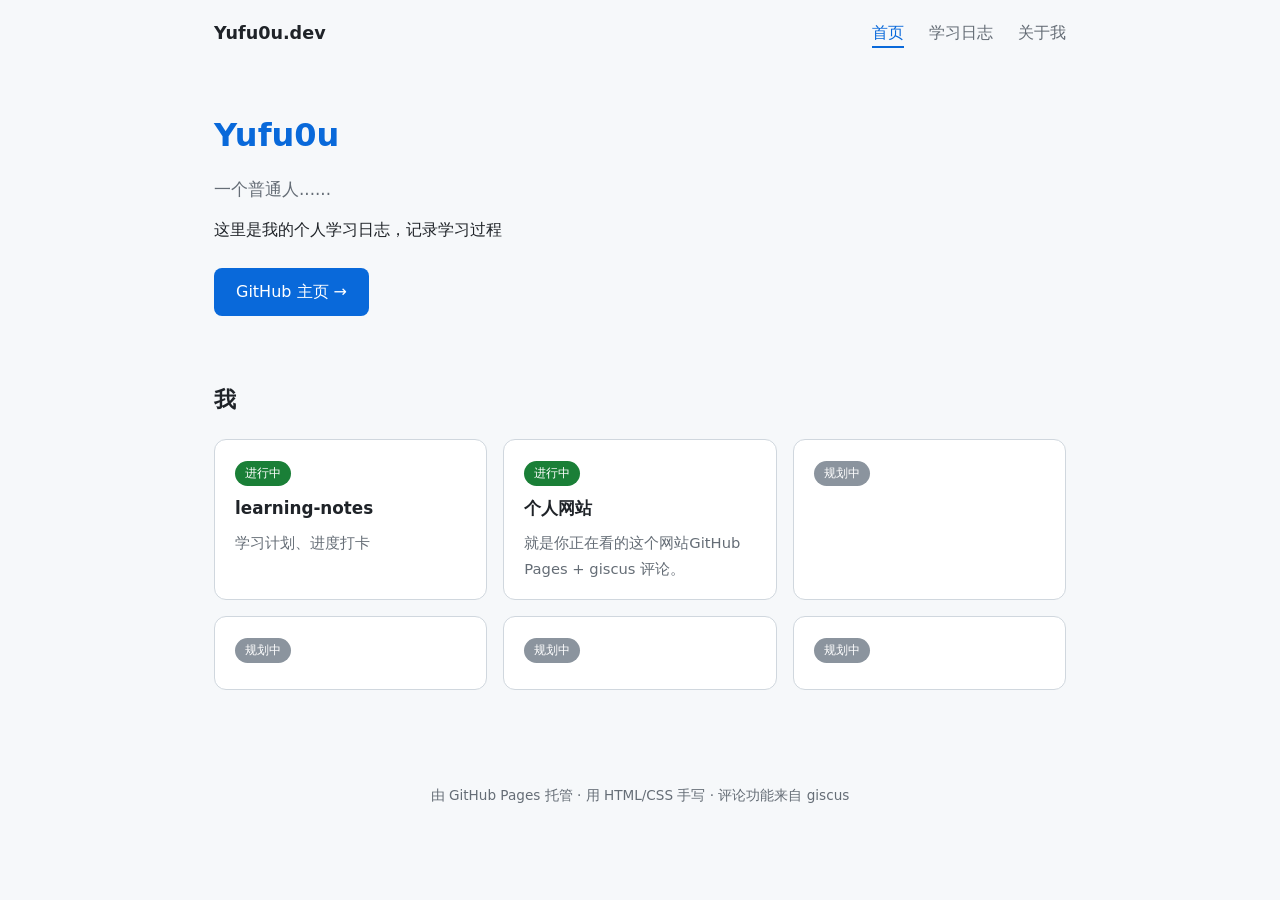
==== index.html @ 2cfa09ab "feat: 网站第一版上线（首页/学习日志/关于我 + giscus 预留位）" ====
<!DOCTYPE html>
<!-- 这是网站的首页。HTML 负责"结构"：一个个区块就像搭积木 -->
<html lang="zh-CN">
<head>
    <meta charset="UTF-8">
    <!-- viewport 这行让手机访问时能正常缩放，删了手机上会很小 -->
    <meta name="viewport" content="width=device-width, initial-scale=1.0">
    <title>Yufu0u 的学习小站</title>
    <link rel="stylesheet" href="style.css">
</head>
<body>

    <!-- ===== 顶部导航栏（三个页面共用同样的结构） ===== -->
    <nav class="nav">
        <a href="index.html" class="nav-logo">Yufu0u.dev</a>
        <div class="nav-links">
            <a href="index.html" class="active">首页</a>
            <a href="blog.html">学习日志</a>
            <a href="about.html">关于我</a>
        </div>
    </nav>

    <!-- ===== 主视觉区：第一眼看到的部分 ===== -->
    <header class="hero">
        <h1> <span class="highlight">Yufu0u</span> </h1>
        <p class="hero-sub">
            一个普通人......
        </p>
        <p class="hero-desc">
            这里是我的个人学习日志，记录学习过程
        </p>
        <!-- TODO：把链接里的"你的GitHub用户名"全部替换成你自己的 -->
        <a class="btn" href="https://github.com/Yufu0u">GitHub 主页 →</a>
    </header>

    <!-- ===== 项目导航卡片 ===== -->
    <section class="section">
        <h2>我</h2>
        <div class="cards">

            <a class="card" href="https://github.com/Yufu0u/learning-notes">
                <span class="badge doing">进行中</span>
                <h3>learning-notes</h3>
                <p>学习计划、进度打卡</p>
            </a>

            <a class="card" href="blog.html">
                <span class="badge doing">进行中</span>
                <h3>个人网站</h3>
                <p>就是你正在看的这个网站GitHub Pages + giscus 评论。</p>
            </a>

            <a class="card" href="#">
                <span class="badge todo">规划中</span>
                <h3></h3>
                <p></p>
            </a>

            <a class="card" href="#">
                <span class="badge todo">规划中</span>
                <h3></h3>
                <p></p>
            </a>

            <a class="card" href="#">
                <span class="badge todo">规划中</span>
                <h3></h3>
                <p></p>
            </a>

            <a class="card" href="#">
                <span class="badge todo">规划中</span>
                <h3></h3>
                <p> </p>
            </a>

        </div>
    </section>

    <footer class="footer">
        <p>由 GitHub Pages 托管 · 用 HTML/CSS 手写 · 评论功能来自 giscus</p>
    </footer>

</body>
</html>
---- style.css ----
/* ===== 全站样式表：HTML 是骨架，CSS 是皮肤 ===== */

/* CSS 变量：改这里的颜色，全站一起变 */
:root {
    --bg: #f6f8fa;          /* 页面背景 */
    --card: #ffffff;        /* 卡片背景 */
    --text: #1f2328;        /* 正文颜色 */
    --muted: #656d76;       /* 次要文字 */
    --accent: #0969da;      /* 主题色（链接/按钮） */
    --accent-soft: #ddf4ff; /* 主题色浅底 */
    --green: #1a7f37;       /* "进行中"徽章 */
    --gray: #8b949e;        /* "规划中"徽章 */
    --border: #d0d7de;      /* 边框 */
}

* { margin: 0; padding: 0; box-sizing: border-box; }

body {
    font-family: "Microsoft YaHei", "PingFang SC", system-ui, sans-serif;
    background: var(--bg);
    color: var(--text);
    line-height: 1.75;
}

/* ===== 导航栏 ===== */
.nav {
    display: flex;
    justify-content: space-between;
    align-items: center;
    max-width: 900px;
    margin: 0 auto;
    padding: 18px 24px;
}
.nav-logo { font-weight: bold; font-size: 1.1rem; color: var(--text); text-decoration: none; }
.nav-links a {
    margin-left: 20px;
    color: var(--muted);
    text-decoration: none;
    padding-bottom: 4px;
}
.nav-links a.active { color: var(--accent); border-bottom: 2px solid var(--accent); }
.nav-links a:hover { color: var(--accent); }

/* ===== 首页主视觉 ===== */
.hero {
    max-width: 900px;
    margin: 40px auto 0;
    padding: 0 24px 40px;
}
.hero h1 { font-size: 2rem; margin-bottom: 12px; }
.highlight { color: var(--accent); }
.hero-sub { font-size: 1.05rem; color: var(--muted); margin-bottom: 12px; }
.hero-desc { margin-bottom: 24px; }

.btn {
    display: inline-block;
    background: var(--accent);
    color: #fff;
    padding: 10px 22px;
    border-radius: 8px;
    text-decoration: none;
    transition: opacity .2s;
}
.btn:hover { opacity: .85; }

/* ===== 通用区块 ===== */
.section { max-width: 900px; margin: 24px auto; padding: 0 24px 40px; }
.section h2 { margin-bottom: 20px; font-size: 1.4rem; }

/* ===== 项目卡片 ===== */
.cards {
    display: grid;
    grid-template-columns: repeat(auto-fill, minmax(260px, 1fr)); /* 自动换行响应式 */
    gap: 16px;
}
.card {
    background: var(--card);
    border: 1px solid var(--border);
    border-radius: 12px;
    padding: 18px 20px;
    text-decoration: none;
    color: var(--text);
    transition: transform .15s, box-shadow .15s;
}
.card:hover {
    transform: translateY(-3px);
    box-shadow: 0 6px 16px rgba(0,0,0,.08);
}
.card h3 { margin: 8px 0 6px; font-size: 1.05rem; }
.card p { color: var(--muted); font-size: .92rem; }

.badge {
    display: inline-block;
    font-size: .75rem;
    padding: 2px 10px;
    border-radius: 999px;
    color: #fff;
}
.badge.doing { background: var(--green); }
.badge.todo  { background: var(--gray); }

/* ===== 日志页 ===== */
.page { max-width: 760px; margin: 30px auto; padding: 0 24px 60px; }
.page h1 { margin-bottom: 8px; }
.page-sub { color: var(--muted); margin-bottom: 32px; }

.post {
    background: var(--card);
    border: 1px solid var(--border);
    border-radius: 12px;
    padding: 24px 28px;
    margin-bottom: 24px;
}
.post-meta { display: flex; gap: 10px; align-items: center; margin-bottom: 10px; }
.date {
    font-size: .85rem;
    color: var(--muted);
    background: var(--accent-soft);
    color: var(--accent);
    padding: 2px 10px;
    border-radius: 999px;
}
.tag { font-size: .85rem; color: var(--muted); }
.post h2 { font-size: 1.3rem; margin-bottom: 14px; }
.post h3 { font-size: 1.05rem; margin: 18px 0 8px; }
.post p, .post li { margin-bottom: 8px; }
.post ul { padding-left: 22px; margin-bottom: 8px; }
.post code {
    background: #eff1f3;
    padding: 2px 6px;
    border-radius: 4px;
    font-family: Consolas, monospace;
    font-size: .9em;
}
.post a { color: var(--accent); }

/* ===== 评论区 ===== */
.comments { margin-top: 40px; }
.comments h2 { margin-bottom: 16px; }
.comments-hint {
    color: var(--muted);
    background: var(--card);
    border: 1px dashed var(--border);
    border-radius: 12px;
    padding: 20px;
    text-align: center;
}

/* ===== 页脚 ===== */
.footer {
    text-align: center;
    color: var(--muted);
    font-size: .85rem;
    padding: 30px 0 40px;
}
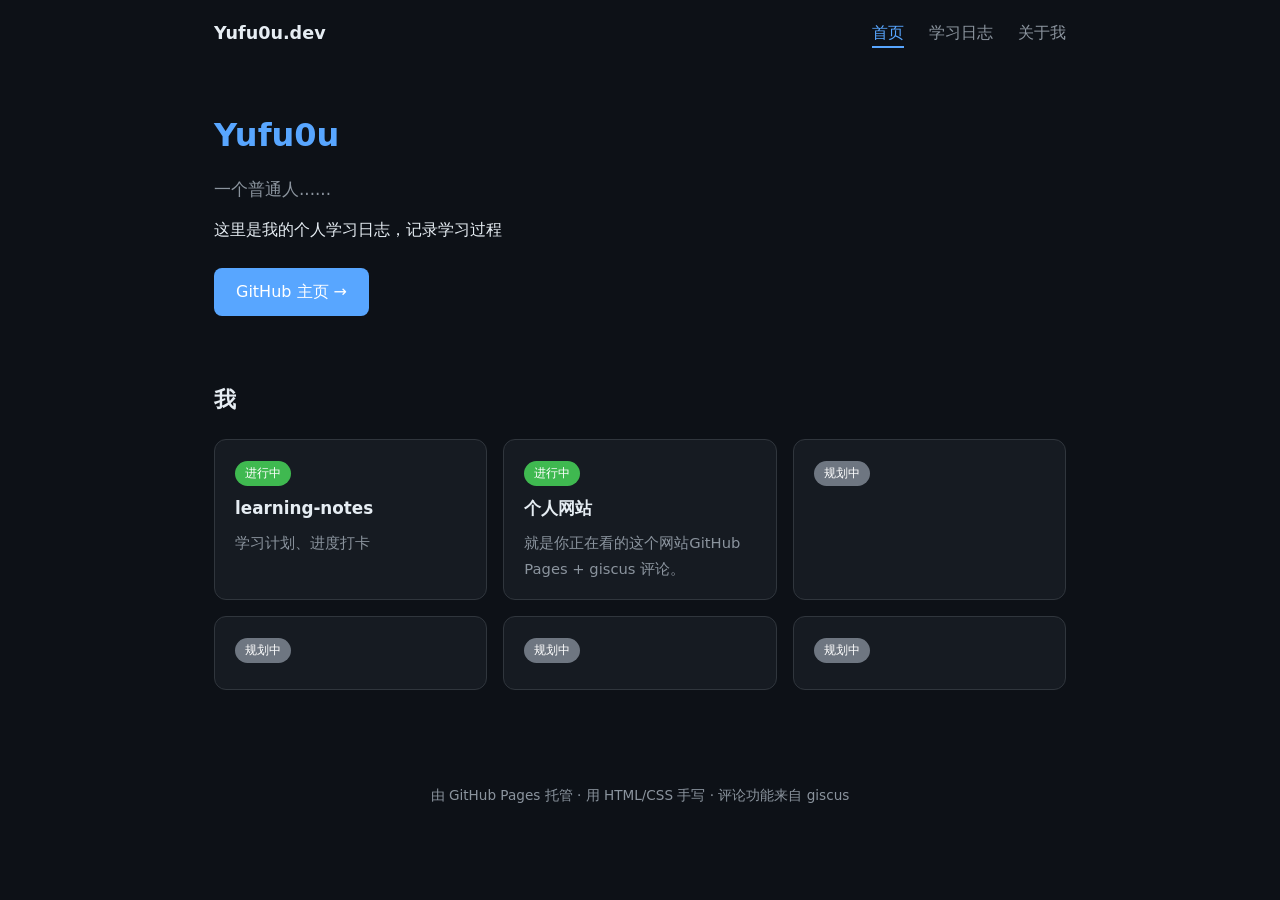
==== commit 8468fd88: "style: 全站切换黑夜配色；fix: 首页卡片链接（learning-notes→日志页，个人网站→首页）" ====
--- a/index.html
+++ b/index.html
@@ -38,13 +38,13 @@
         <h2>我</h2>
         <div class="cards">
 
-            <a class="card" href="https://github.com/Yufu0u/learning-notes">
+            <a class="card" href="blog.html">
                 <span class="badge doing">进行中</span>
                 <h3>learning-notes</h3>
                 <p>学习计划、进度打卡</p>
             </a>
 
-            <a class="card" href="blog.html">
+            <a class="card" href="index.html">
                 <span class="badge doing">进行中</span>
                 <h3>个人网站</h3>
                 <p>就是你正在看的这个网站GitHub Pages + giscus 评论。</p>
--- a/style.css
+++ b/style.css
@@ -2,15 +2,16 @@
 
 /* CSS 变量：改这里的颜色，全站一起变 */
 :root {
-    --bg: #f6f8fa;          /* 页面背景 */
-    --card: #ffffff;        /* 卡片背景 */
-    --text: #1f2328;        /* 正文颜色 */
-    --muted: #656d76;       /* 次要文字 */
-    --accent: #0969da;      /* 主题色（链接/按钮） */
-    --accent-soft: #ddf4ff; /* 主题色浅底 */
-    --green: #1a7f37;       /* "进行中"徽章 */
-    --gray: #8b949e;        /* "规划中"徽章 */
-    --border: #d0d7de;      /* 边框 */
+    color-scheme: dark;     /* 让滚动条、表单控件也跟随深色 */
+    --bg: #0d1117;          /* 页面背景（GitHub 深色同款） */
+    --card: #161b22;        /* 卡片背景 */
+    --text: #e6edf3;        /* 正文颜色 */
+    --muted: #8b949e;       /* 次要文字 */
+    --accent: #58a6ff;      /* 主题色（链接/按钮） */
+    --accent-soft: rgba(88,166,255,.15); /* 主题色浅底 */
+    --green: #3fb950;       /* "进行中"徽章 */
+    --gray: #6e7681;        /* "规划中"徽章 */
+    --border: #30363d;      /* 边框 */
 }
 
 * { margin: 0; padding: 0; box-sizing: border-box; }
@@ -84,7 +85,7 @@
 }
 .card:hover {
     transform: translateY(-3px);
-    box-shadow: 0 6px 16px rgba(0,0,0,.08);
+    box-shadow: 0 6px 16px rgba(0,0,0,.5);
 }
 .card h3 { margin: 8px 0 6px; font-size: 1.05rem; }
 .card p { color: var(--muted); font-size: .92rem; }
@@ -126,7 +127,7 @@
 .post p, .post li { margin-bottom: 8px; }
 .post ul { padding-left: 22px; margin-bottom: 8px; }
 .post code {
-    background: #eff1f3;
+    background: #21262d;
     padding: 2px 6px;
     border-radius: 4px;
     font-family: Consolas, monospace;
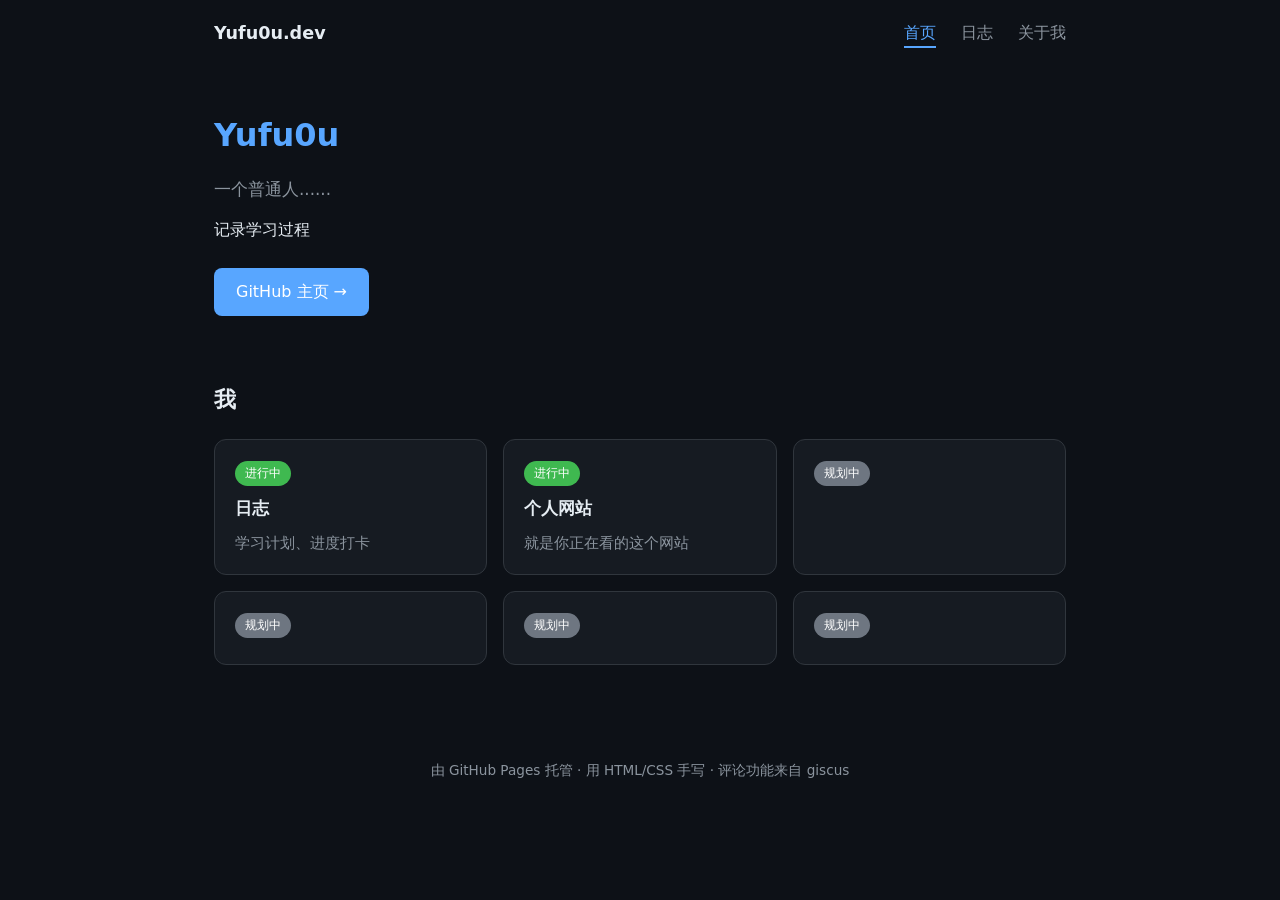
==== commit 881eb3c7: "blog: 新加日志一篇，首页文案微调" ====
--- a/index.html
+++ b/index.html
@@ -1,35 +1,34 @@
 <!DOCTYPE html>
-<!-- 这是网站的首页。HTML 负责"结构"：一个个区块就像搭积木 -->
 <html lang="zh-CN">
 <head>
     <meta charset="UTF-8">
-    <!-- viewport 这行让手机访问时能正常缩放，删了手机上会很小 -->
+
     <meta name="viewport" content="width=device-width, initial-scale=1.0">
     <title>Yufu0u 的学习小站</title>
     <link rel="stylesheet" href="style.css">
 </head>
 <body>
 
-    <!-- ===== 顶部导航栏（三个页面共用同样的结构） ===== -->
+    <!-- ===== 顶部导航栏 ===== -->
     <nav class="nav">
         <a href="index.html" class="nav-logo">Yufu0u.dev</a>
         <div class="nav-links">
             <a href="index.html" class="active">首页</a>
-            <a href="blog.html">学习日志</a>
+            <a href="blog.html">日志</a>
             <a href="about.html">关于我</a>
         </div>
     </nav>
 
-    <!-- ===== 主视觉区：第一眼看到的部分 ===== -->
+    <!-- ===== 主视觉区===== -->
     <header class="hero">
         <h1> <span class="highlight">Yufu0u</span> </h1>
         <p class="hero-sub">
             一个普通人......
         </p>
         <p class="hero-desc">
-            这里是我的个人学习日志，记录学习过程
+          记录学习过程
         </p>
-        <!-- TODO：把链接里的"你的GitHub用户名"全部替换成你自己的 -->
+  
         <a class="btn" href="https://github.com/Yufu0u">GitHub 主页 →</a>
     </header>
 
@@ -40,14 +39,14 @@
 
             <a class="card" href="blog.html">
                 <span class="badge doing">进行中</span>
-                <h3>learning-notes</h3>
+                <h3>日志</h3>
                 <p>学习计划、进度打卡</p>
             </a>
 
             <a class="card" href="index.html">
                 <span class="badge doing">进行中</span>
                 <h3>个人网站</h3>
-                <p>就是你正在看的这个网站GitHub Pages + giscus 评论。</p>
+                <p>就是你正在看的这个网站</p>
             </a>
 
             <a class="card" href="#">
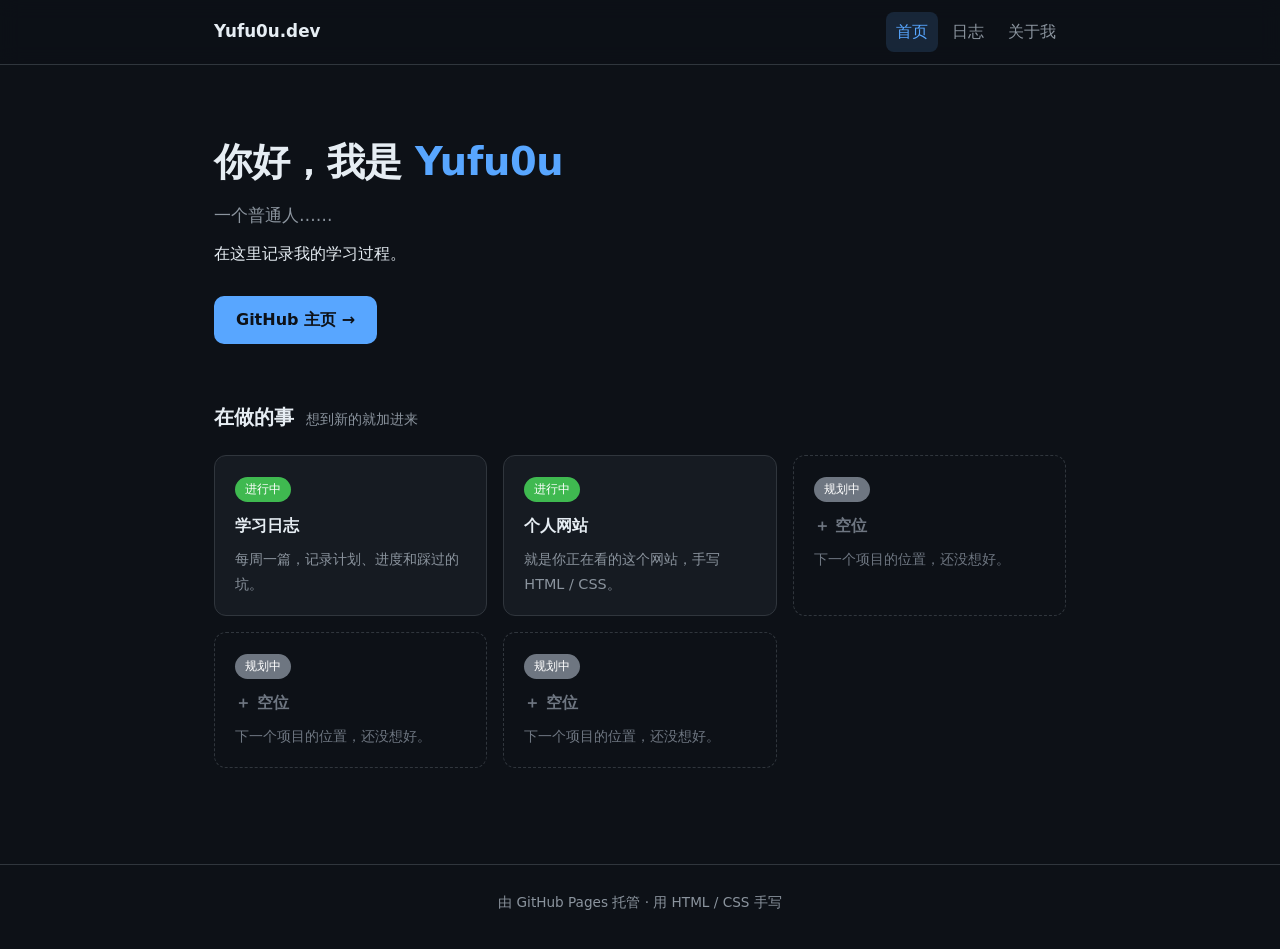
==== commit 7a9b1060: "style: 排版升级 —— 吸顶导航、窄屏适配、日志倒序与标题、404/favicon/SEO" ====
--- a/index.html
+++ b/index.html
@@ -2,82 +2,94 @@
 <html lang="zh-CN">
 <head>
     <meta charset="UTF-8">
-
     <meta name="viewport" content="width=device-width, initial-scale=1.0">
     <title>Yufu0u 的学习小站</title>
+    <meta name="description" content="Yufu0u 的个人学习小站：记录每周学习日志、踩坑笔记和正在做的小项目。">
+
+    <link rel="icon" href="favicon.svg" type="image/svg+xml">
     <link rel="stylesheet" href="style.css">
+
+    <!-- 分享到微信/GitHub 时的预览信息 -->
+    <meta property="og:type" content="website">
+    <meta property="og:site_name" content="Yufu0u.dev">
+    <meta property="og:title" content="Yufu0u 的学习小站">
+    <meta property="og:description" content="记录每周学习日志、踩坑笔记和正在做的小项目。">
+    <meta property="og:url" content="https://yufu0u.github.io/">
+    <meta name="twitter:card" content="summary">
 </head>
 <body>
 
+    <!-- 键盘 Tab 时第一个出现的链接 -->
+    <a class="skip-link" href="#main">跳到正文</a>
+
     <!-- ===== 顶部导航栏 ===== -->
     <nav class="nav">
-        <a href="index.html" class="nav-logo">Yufu0u.dev</a>
-        <div class="nav-links">
-            <a href="index.html" class="active">首页</a>
-            <a href="blog.html">日志</a>
-            <a href="about.html">关于我</a>
+        <div class="nav-inner">
+            <a href="index.html" class="nav-logo">Yufu0u.dev</a>
+            <div class="nav-links">
+                <a href="index.html" class="active" aria-current="page">首页</a>
+                <a href="blog.html">日志</a>
+                <a href="about.html">关于我</a>
+            </div>
         </div>
     </nav>
 
-    <!-- ===== 主视觉区===== -->
-    <header class="hero">
-        <h1> <span class="highlight">Yufu0u</span> </h1>
-        <p class="hero-sub">
-            一个普通人......
-        </p>
-        <p class="hero-desc">
-          记录学习过程
-        </p>
-  
-        <a class="btn" href="https://github.com/Yufu0u">GitHub 主页 →</a>
-    </header>
+    <main id="main">
 
-    <!-- ===== 项目导航卡片 ===== -->
-    <section class="section">
-        <h2>我</h2>
-        <div class="cards">
+        <!-- ===== 主视觉区 ===== -->
+        <header class="hero">
+            <h1>你好，我是 <span class="highlight">Yufu0u</span></h1>
+            <p class="hero-sub">一个普通人……</p>
+            <p class="hero-desc">在这里记录我的学习过程。</p>
+            <a class="btn" href="https://github.com/Yufu0u">GitHub 主页 →</a>
+        </header>
 
-            <a class="card" href="blog.html">
-                <span class="badge doing">进行中</span>
-                <h3>日志</h3>
-                <p>学习计划、进度打卡</p>
-            </a>
+        <!-- ===== 在做的事 ===== -->
+        <section class="section">
+            <div class="section-head">
+                <h2>在做的事</h2>
+                <span class="section-note">想到新的就加进来</span>
+            </div>
 
-            <a class="card" href="index.html">
-                <span class="badge doing">进行中</span>
-                <h3>个人网站</h3>
-                <p>就是你正在看的这个网站</p>
-            </a>
+            <div class="cards">
 
-            <a class="card" href="#">
-                <span class="badge todo">规划中</span>
-                <h3></h3>
-                <p></p>
-            </a>
+                <a class="card" href="blog.html">
+                    <span class="badge doing">进行中</span>
+                    <h3>学习日志</h3>
+                    <p>每周一篇，记录计划、进度和踩过的坑。</p>
+                </a>
 
-            <a class="card" href="#">
-                <span class="badge todo">规划中</span>
-                <h3></h3>
-                <p></p>
-            </a>
+                <a class="card" href="https://github.com/Yufu0u/Yufu0u.github.io">
+                    <span class="badge doing">进行中</span>
+                    <h3>个人网站</h3>
+                    <p>就是你正在看的这个网站，手写 HTML / CSS。</p>
+                </a>
 
-            <a class="card" href="#">
-                <span class="badge todo">规划中</span>
-                <h3></h3>
-                <p></p>
-            </a>
+                <div class="card planned">
+                    <span class="badge todo">规划中</span>
+                    <h3>＋ 空位</h3>
+                    <p>下一个项目的位置，还没想好。</p>
+                </div>
 
-            <a class="card" href="#">
-                <span class="badge todo">规划中</span>
-                <h3></h3>
-                <p> </p>
-            </a>
+                <div class="card planned">
+                    <span class="badge todo">规划中</span>
+                    <h3>＋ 空位</h3>
+                    <p>下一个项目的位置，还没想好。</p>
+                </div>
 
-        </div>
-    </section>
+                <div class="card planned">
+                    <span class="badge todo">规划中</span>
+                    <h3>＋ 空位</h3>
+                    <p>下一个项目的位置，还没想好。</p>
+                </div>
+
+            </div>
+        </section>
+
+    </main>
 
     <footer class="footer">
-        <p>由 GitHub Pages 托管 · 用 HTML/CSS 手写 · 评论功能来自 giscus</p>
+        <p>由 GitHub Pages 托管 · 用 HTML / CSS 手写</p>
     </footer>
 
 </body>
--- a/style.css
+++ b/style.css
@@ -12,83 +12,157 @@
     --green: #3fb950;       /* "进行中"徽章 */
     --gray: #6e7681;        /* "规划中"徽章 */
     --border: #30363d;      /* 边框 */
+
+    --radius: 12px;                        /* 圆角统一在这里改 */
+    --page: 900px;                         /* 首页宽度 */
+    --reading: 760px;                      /* 日志页宽度：窄一点好读 */
+    --shadow: 0 8px 24px rgba(1,4,9,.6);   /* 卡片悬浮阴影 */
+    --mono: Consolas, "Cascadia Mono", monospace;
 }
 
 * { margin: 0; padding: 0; box-sizing: border-box; }
+
+html { scroll-behavior: smooth; }
 
 body {
     font-family: "Microsoft YaHei", "PingFang SC", system-ui, sans-serif;
     background: var(--bg);
     color: var(--text);
     line-height: 1.75;
-}
-
-/* ===== 导航栏 ===== */
+    -webkit-font-smoothing: antialiased;
+}
+
+/* 用键盘 Tab 浏览时的焦点框，鼠标点击不会出现 */
+a:focus-visible {
+    outline: 2px solid var(--accent);
+    outline-offset: 3px;
+    border-radius: 6px;
+}
+
+/* 给键盘和读屏用户的「跳到正文」，平时藏在屏幕外 */
+.skip-link {
+    position: absolute;
+    left: -9999px;
+    top: 0;
+    background: var(--accent);
+    color: #0d1117;
+    font-weight: 600;
+    padding: 8px 14px;
+    border-radius: 0 0 8px 0;
+    text-decoration: none;
+}
+.skip-link:focus { left: 0; z-index: 100; }
+
+/* ===== 导航栏：吸顶，滚动时保持可见 ===== */
 .nav {
+    position: sticky;
+    top: 0;
+    z-index: 50;
+    background: rgba(13,17,23,.82);
+    backdrop-filter: blur(10px);           /* 背后的内容虚化 */
+    border-bottom: 1px solid var(--border);
+}
+.nav-inner {
     display: flex;
     justify-content: space-between;
     align-items: center;
-    max-width: 900px;
-    margin: 0 auto;
-    padding: 18px 24px;
-}
-.nav-logo { font-weight: bold; font-size: 1.1rem; color: var(--text); text-decoration: none; }
+    gap: 16px;
+    max-width: var(--page);
+    margin: 0 auto;
+    padding: 12px 24px;
+}
+.nav-logo {
+    font-weight: 700;
+    font-size: 1.05rem;
+    color: var(--text);
+    text-decoration: none;
+}
+.nav-links { display: flex; gap: 4px; }
 .nav-links a {
-    margin-left: 20px;
     color: var(--muted);
     text-decoration: none;
-    padding-bottom: 4px;
-}
-.nav-links a.active { color: var(--accent); border-bottom: 2px solid var(--accent); }
-.nav-links a:hover { color: var(--accent); }
+    padding: 6px 10px;
+    border-radius: 8px;
+    transition: color .15s, background .15s;
+}
+.nav-links a:hover { color: var(--text); background: rgba(255,255,255,.06); }
+.nav-links a.active { color: var(--accent); background: var(--accent-soft); }
 
 /* ===== 首页主视觉 ===== */
 .hero {
-    max-width: 900px;
-    margin: 40px auto 0;
-    padding: 0 24px 40px;
-}
-.hero h1 { font-size: 2rem; margin-bottom: 12px; }
+    max-width: var(--page);
+    margin: 0 auto;
+    padding: 72px 24px 56px;
+}
+.hero h1 {
+    font-size: clamp(1.8rem, 5vw, 2.4rem);
+    line-height: 1.3;
+    letter-spacing: -.01em;
+    margin-bottom: 14px;
+}
 .highlight { color: var(--accent); }
-.hero-sub { font-size: 1.05rem; color: var(--muted); margin-bottom: 12px; }
-.hero-desc { margin-bottom: 24px; }
+.hero-sub { font-size: 1.05rem; color: var(--muted); margin-bottom: 10px; }
+.hero-desc { margin-bottom: 28px; }
 
 .btn {
     display: inline-block;
     background: var(--accent);
-    color: #fff;
+    color: #0d1117;
+    font-weight: 600;
     padding: 10px 22px;
-    border-radius: 8px;
-    text-decoration: none;
-    transition: opacity .2s;
-}
-.btn:hover { opacity: .85; }
+    border-radius: 10px;
+    text-decoration: none;
+    transition: transform .15s, filter .15s;
+}
+.btn:hover { filter: brightness(1.1); transform: translateY(-1px); }
 
 /* ===== 通用区块 ===== */
-.section { max-width: 900px; margin: 24px auto; padding: 0 24px 40px; }
-.section h2 { margin-bottom: 20px; font-size: 1.4rem; }
+.section { max-width: var(--page); margin: 0 auto; padding: 0 24px 72px; }
+.section-head {
+    display: flex;
+    align-items: baseline;
+    gap: 12px;
+    margin-bottom: 20px;
+}
+.section h2 { font-size: 1.25rem; }
+.section-note { color: var(--muted); font-size: .88rem; }
 
 /* ===== 项目卡片 ===== */
 .cards {
     display: grid;
-    grid-template-columns: repeat(auto-fill, minmax(260px, 1fr)); /* 自动换行响应式 */
+    grid-template-columns: repeat(auto-fill, minmax(240px, 1fr)); /* 自动换行响应式 */
     gap: 16px;
 }
 .card {
+    display: block;
     background: var(--card);
     border: 1px solid var(--border);
-    border-radius: 12px;
+    border-radius: var(--radius);
     padding: 18px 20px;
     text-decoration: none;
     color: var(--text);
-    transition: transform .15s, box-shadow .15s;
+    transition: transform .15s, border-color .15s, box-shadow .15s;
 }
 .card:hover {
     transform: translateY(-3px);
-    box-shadow: 0 6px 16px rgba(0,0,0,.5);
-}
-.card h3 { margin: 8px 0 6px; font-size: 1.05rem; }
-.card p { color: var(--muted); font-size: .92rem; }
+    border-color: #4d5b6b;
+    box-shadow: var(--shadow);
+}
+.card h3 { margin: 10px 0 6px; font-size: 1.02rem; }
+.card p { color: var(--muted); font-size: .9rem; }
+
+/* 「还没做」的卡片：虚线边框，一眼看出是空的占位 */
+.card.planned {
+    background: transparent;
+    border-style: dashed;
+}
+.card.planned h3,
+.card.planned p { color: var(--gray); }
+.card.planned:hover {
+    transform: none;
+    box-shadow: none;
+    border-color: var(--border);
+}
 
 .badge {
     display: inline-block;
@@ -100,57 +174,109 @@
 .badge.doing { background: var(--green); }
 .badge.todo  { background: var(--gray); }
 
-/* ===== 日志页 ===== */
-.page { max-width: 760px; margin: 30px auto; padding: 0 24px 60px; }
-.page h1 { margin-bottom: 8px; }
-.page-sub { color: var(--muted); margin-bottom: 32px; }
+/* ===== 内页（日志 / 关于我 / 404） ===== */
+.page { max-width: var(--reading); margin: 0 auto; padding: 56px 24px 72px; }
+.page h1 { font-size: clamp(1.6rem, 4.5vw, 2rem); margin-bottom: 8px; }
+.page-sub { color: var(--muted); margin-bottom: 36px; }
 
 .post {
     background: var(--card);
     border: 1px solid var(--border);
-    border-radius: 12px;
+    border-radius: var(--radius);
     padding: 24px 28px;
-    margin-bottom: 24px;
-}
-.post-meta { display: flex; gap: 10px; align-items: center; margin-bottom: 10px; }
+    margin-bottom: 20px;
+}
+.post-meta {
+    display: flex;
+    flex-wrap: wrap;
+    gap: 10px;
+    align-items: center;
+    margin-bottom: 12px;
+}
 .date {
-    font-size: .85rem;
-    color: var(--muted);
+    font-size: .8rem;
+    color: var(--accent);
     background: var(--accent-soft);
-    color: var(--accent);
     padding: 2px 10px;
     border-radius: 999px;
 }
-.tag { font-size: .85rem; color: var(--muted); }
-.post h2 { font-size: 1.3rem; margin-bottom: 14px; }
-.post h3 { font-size: 1.05rem; margin: 18px 0 8px; }
+.tag { font-size: .8rem; color: var(--muted); }
+.post h2 { font-size: 1.2rem; margin-bottom: 12px; }
+.post h3 { font-size: 1rem; margin: 18px 0 8px; }
+/* 段落后面接小标题时，给它留出呼吸的空间 */
+.post p + h2,
+.post ul + h2 { margin-top: 26px; }
 .post p, .post li { margin-bottom: 8px; }
 .post ul { padding-left: 22px; margin-bottom: 8px; }
 .post code {
     background: #21262d;
     padding: 2px 6px;
     border-radius: 4px;
-    font-family: Consolas, monospace;
+    font-family: var(--mono);
     font-size: .9em;
 }
 .post a { color: var(--accent); }
 
 /* ===== 评论区 ===== */
-.comments { margin-top: 40px; }
-.comments h2 { margin-bottom: 16px; }
+.comments { margin-top: 48px; }
+.comments h2 { font-size: 1.2rem; margin-bottom: 16px; }
+/* 备用样式：还没接 giscus 时可以用它占位 */
 .comments-hint {
     color: var(--muted);
     background: var(--card);
     border: 1px dashed var(--border);
-    border-radius: 12px;
+    border-radius: var(--radius);
     padding: 20px;
     text-align: center;
 }
 
+/* ===== 404 页 ===== */
+.error {
+    max-width: var(--reading);
+    margin: 0 auto;
+    padding: 96px 24px;
+    text-align: center;
+}
+.error .code {
+    font-size: clamp(3rem, 12vw, 5rem);
+    font-weight: 700;
+    line-height: 1;
+    color: var(--accent);
+    margin-bottom: 12px;
+}
+.error h1 { font-size: 1.3rem; margin-bottom: 10px; }
+.error p { color: var(--muted); margin-bottom: 28px; }
+
 /* ===== 页脚 ===== */
 .footer {
+    border-top: 1px solid var(--border);
+    margin-top: 24px;
+}
+.footer p {
+    max-width: var(--page);
+    margin: 0 auto;
+    padding: 26px 24px 34px;
     text-align: center;
     color: var(--muted);
     font-size: .85rem;
-    padding: 30px 0 40px;
-}
+}
+
+/* ===== 手机等窄屏：缩小留白，避免导航挤成一团 ===== */
+@media (max-width: 560px) {
+    .nav-inner { padding: 10px 16px; gap: 8px; }
+    .nav-logo { font-size: .98rem; }
+    .nav-links { gap: 0; }
+    .nav-links a { padding: 6px 8px; font-size: .92rem; }
+
+    .hero { padding: 48px 16px 40px; }
+    .section { padding: 0 16px 56px; }
+    .page { padding: 40px 16px 56px; }
+    .post { padding: 20px 18px; }
+    .error { padding: 64px 16px; }
+}
+
+/* 系统开了「减少动画」就别动来动去 */
+@media (prefers-reduced-motion: reduce) {
+    html { scroll-behavior: auto; }
+    * { transition: none !important; animation: none !important; }
+}
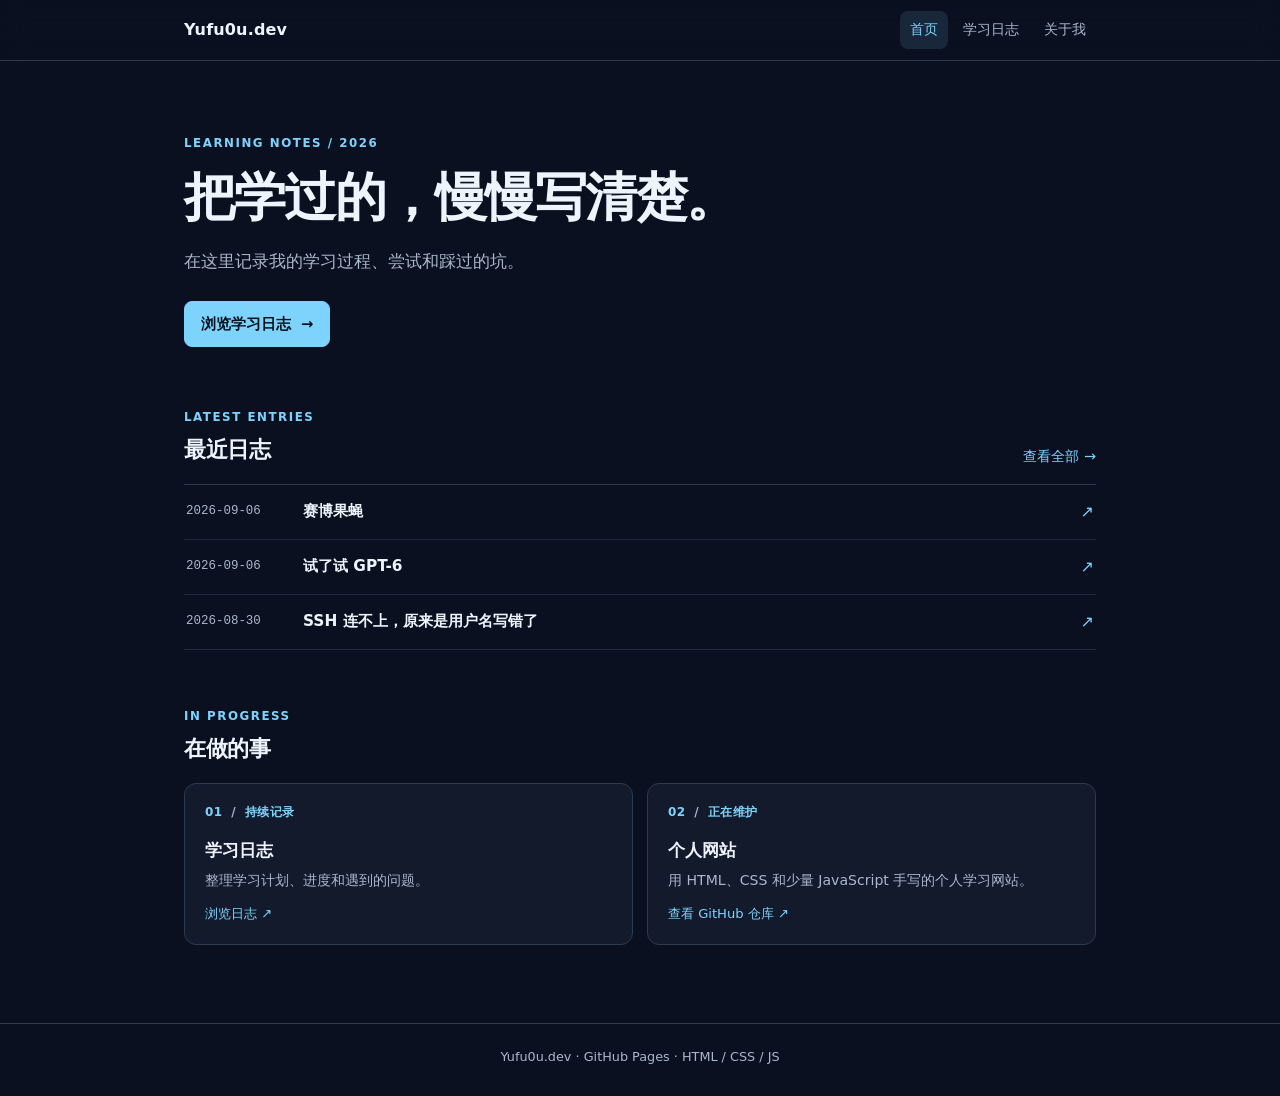
==== commit 64c1f696: "feat: reorganize site into searchable learning journal" ====
--- a/index.html
+++ b/index.html
@@ -3,94 +3,99 @@
 <head>
     <meta charset="UTF-8">
     <meta name="viewport" content="width=device-width, initial-scale=1.0">
-    <title>Yufu0u 的学习小站</title>
-    <meta name="description" content="Yufu0u 的个人学习小站：记录每周学习日志、踩坑笔记和正在做的小项目。">
-
+    <title>Yufu0u 的学习手记</title>
+    <meta name="description" content="记录学习过程、尝试和踩过的坑，也方便以后重新找到它们。">
+    <link rel="canonical" href="https://yufu0u.github.io/">
     <link rel="icon" href="favicon.svg" type="image/svg+xml">
     <link rel="stylesheet" href="style.css">
-
-    <!-- 分享到微信/GitHub 时的预览信息 -->
     <meta property="og:type" content="website">
     <meta property="og:site_name" content="Yufu0u.dev">
-    <meta property="og:title" content="Yufu0u 的学习小站">
-    <meta property="og:description" content="记录每周学习日志、踩坑笔记和正在做的小项目。">
+    <meta property="og:title" content="Yufu0u 的学习手记">
+    <meta property="og:description" content="记录学习过程、尝试和踩过的坑，也方便以后重新找到它们。">
     <meta property="og:url" content="https://yufu0u.github.io/">
     <meta name="twitter:card" content="summary">
 </head>
 <body>
-
-    <!-- 键盘 Tab 时第一个出现的链接 -->
     <a class="skip-link" href="#main">跳到正文</a>
 
-    <!-- ===== 顶部导航栏 ===== -->
-    <nav class="nav">
+    <nav class="nav" aria-label="主导航">
         <div class="nav-inner">
             <a href="index.html" class="nav-logo">Yufu0u.dev</a>
             <div class="nav-links">
                 <a href="index.html" class="active" aria-current="page">首页</a>
-                <a href="blog.html">日志</a>
+                <a href="blog.html">学习日志</a>
                 <a href="about.html">关于我</a>
             </div>
         </div>
     </nav>
 
     <main id="main">
-
-        <!-- ===== 主视觉区 ===== -->
         <header class="hero">
-            <h1>你好，我是 <span class="highlight">Yufu0u</span></h1>
-            <p class="hero-sub">一个普通人……</p>
-            <p class="hero-desc">在这里记录我的学习过程。</p>
-            <a class="btn" href="https://github.com/Yufu0u">GitHub 主页 →</a>
+            <p class="eyebrow">LEARNING NOTES <span aria-hidden="true">/</span> 2026</p>
+            <h1>把学过的，<br class="mobile-break">慢慢写清楚。</h1>
+            <p class="hero-desc">在这里记录我的学习过程、尝试和踩过的坑。</p>
+            <a class="btn" href="blog.html">浏览学习日志 <span aria-hidden="true">→</span></a>
         </header>
 
-        <!-- ===== 在做的事 ===== -->
-        <section class="section">
+        <section class="section recent-section" aria-labelledby="recent-heading">
             <div class="section-head">
-                <h2>在做的事</h2>
-                <span class="section-note">想到新的就加进来</span>
+                <div>
+                    <p class="eyebrow">LATEST ENTRIES</p>
+                    <h2 id="recent-heading">最近日志</h2>
+                </div>
+                <a class="text-link" href="blog.html">查看全部 <span aria-hidden="true">→</span></a>
             </div>
+            <ol class="recent-list">
+                <li>
+                    <a href="posts/2026-09-06-cyber-fruit-fly.html">
+                        <time datetime="2026-09-06">2026-09-06</time>
+                        <span class="recent-title">赛博果蝇</span>
+                        <span class="recent-arrow" aria-hidden="true">↗</span>
+                    </a>
+                </li>
+                <li>
+                    <a href="posts/2026-09-06-gpt-6-first-look.html">
+                        <time datetime="2026-09-06">2026-09-06</time>
+                        <span class="recent-title">试了试 GPT-6</span>
+                        <span class="recent-arrow" aria-hidden="true">↗</span>
+                    </a>
+                </li>
+                <li>
+                    <a href="posts/2026-08-30-ssh-username-case.html">
+                        <time datetime="2026-08-30">2026-08-30</time>
+                        <span class="recent-title">SSH 连不上，原来是用户名写错了</span>
+                        <span class="recent-arrow" aria-hidden="true">↗</span>
+                    </a>
+                </li>
+            </ol>
+        </section>
 
+        <section class="section projects-section" aria-labelledby="projects-heading">
+            <div class="section-head">
+                <div>
+                    <p class="eyebrow">IN PROGRESS</p>
+                    <h2 id="projects-heading">在做的事</h2>
+                </div>
+            </div>
             <div class="cards">
-
                 <a class="card" href="blog.html">
-                    <span class="badge doing">进行中</span>
+                    <span class="card-index">01 <span aria-hidden="true">/</span> 持续记录</span>
                     <h3>学习日志</h3>
-                    <p>每周一篇，记录计划、进度和踩过的坑。</p>
+                    <p>整理学习计划、进度和遇到的问题。</p>
+                    <span class="card-link">浏览日志 <span aria-hidden="true">↗</span></span>
                 </a>
-
-                <a class="card" href="https://github.com/Yufu0u/Yufu0u.github.io">
-                    <span class="badge doing">进行中</span>
+                <a class="card" href="https://github.com/Yufu0u/Yufu0u.github.io" target="_blank" rel="noopener noreferrer">
+                    <span class="card-index">02 <span aria-hidden="true">/</span> 正在维护</span>
                     <h3>个人网站</h3>
-                    <p>就是你正在看的这个网站，手写 HTML / CSS。</p>
+                    <p>用 HTML、CSS 和少量 JavaScript 手写的个人学习网站。</p>
+                    <span class="card-link">查看 GitHub 仓库 <span aria-hidden="true">↗</span></span>
                 </a>
-
-                <div class="card planned">
-                    <span class="badge todo">规划中</span>
-                    <h3>＋ 空位</h3>
-                    <p>下一个项目的位置，还没想好。</p>
-                </div>
-
-                <div class="card planned">
-                    <span class="badge todo">规划中</span>
-                    <h3>＋ 空位</h3>
-                    <p>下一个项目的位置，还没想好。</p>
-                </div>
-
-                <div class="card planned">
-                    <span class="badge todo">规划中</span>
-                    <h3>＋ 空位</h3>
-                    <p>下一个项目的位置，还没想好。</p>
-                </div>
-
             </div>
         </section>
-
     </main>
 
     <footer class="footer">
-        <p>由 GitHub Pages 托管 · 用 HTML / CSS 手写</p>
+        <p>Yufu0u.dev <span aria-hidden="true">·</span> GitHub Pages <span aria-hidden="true">·</span> HTML / CSS / JS</p>
     </footer>
-
 </body>
 </html>
--- a/style.css
+++ b/style.css
@@ -1,282 +1,329 @@
-/* ===== 全站样式表：HTML 是骨架，CSS 是皮肤 ===== */
-
-/* CSS 变量：改这里的颜色，全站一起变 */
 :root {
-    color-scheme: dark;     /* 让滚动条、表单控件也跟随深色 */
-    --bg: #0d1117;          /* 页面背景（GitHub 深色同款） */
-    --card: #161b22;        /* 卡片背景 */
-    --text: #e6edf3;        /* 正文颜色 */
-    --muted: #8b949e;       /* 次要文字 */
-    --accent: #58a6ff;      /* 主题色（链接/按钮） */
-    --accent-soft: rgba(88,166,255,.15); /* 主题色浅底 */
-    --green: #3fb950;       /* "进行中"徽章 */
-    --gray: #6e7681;        /* "规划中"徽章 */
-    --border: #30363d;      /* 边框 */
-
-    --radius: 12px;                        /* 圆角统一在这里改 */
-    --page: 900px;                         /* 首页宽度 */
-    --reading: 760px;                      /* 日志页宽度：窄一点好读 */
-    --shadow: 0 8px 24px rgba(1,4,9,.6);   /* 卡片悬浮阴影 */
+    color-scheme: dark;
+    --bg: #0b1020;
+    --surface: #121a2b;
+    --surface-raised: #172338;
+    --text: #edf4fc;
+    --muted: #aab8c9;
+    --accent: #7dd3fc;
+    --accent-strong: #38bdf8;
+    --accent-soft: rgba(125, 211, 252, .12);
+    --border: #2b3b52;
+    --border-soft: #1e2b3d;
+    --page: 960px;
+    --reading: 720px;
+    --radius: 12px;
     --mono: Consolas, "Cascadia Mono", monospace;
 }
 
-* { margin: 0; padding: 0; box-sizing: border-box; }
-
+* { box-sizing: border-box; }
 html { scroll-behavior: smooth; }
-
 body {
+    margin: 0;
+    min-width: 320px;
+    background: var(--bg);
+    color: var(--text);
     font-family: "Microsoft YaHei", "PingFang SC", system-ui, sans-serif;
-    background: var(--bg);
-    color: var(--text);
     line-height: 1.75;
     -webkit-font-smoothing: antialiased;
 }
-
-/* 用键盘 Tab 浏览时的焦点框，鼠标点击不会出现 */
-a:focus-visible {
+a { color: var(--accent); }
+a:focus-visible, button:focus-visible, input:focus-visible, select:focus-visible {
     outline: 2px solid var(--accent);
     outline-offset: 3px;
-    border-radius: 6px;
-}
-
-/* 给键盘和读屏用户的「跳到正文」，平时藏在屏幕外 */
+}
+[hidden] { display: none !important; }
+
 .skip-link {
     position: absolute;
+    z-index: 100;
+    top: 0;
     left: -9999px;
-    top: 0;
+    padding: 9px 14px;
+    border-radius: 0 0 8px 0;
     background: var(--accent);
-    color: #0d1117;
-    font-weight: 600;
-    padding: 8px 14px;
-    border-radius: 0 0 8px 0;
-    text-decoration: none;
-}
-.skip-link:focus { left: 0; z-index: 100; }
-
-/* ===== 导航栏：吸顶，滚动时保持可见 ===== */
+    color: var(--bg);
+    font-weight: 700;
+    text-decoration: none;
+}
+.skip-link:focus { left: 0; }
+
 .nav {
     position: sticky;
+    z-index: 50;
     top: 0;
-    z-index: 50;
-    background: rgba(13,17,23,.82);
-    backdrop-filter: blur(10px);           /* 背后的内容虚化 */
     border-bottom: 1px solid var(--border);
+    background: rgba(11, 16, 32, .94);
+    backdrop-filter: blur(12px);
 }
 .nav-inner {
     display: flex;
+    width: min(100%, var(--page));
+    min-height: 60px;
+    align-items: center;
     justify-content: space-between;
+    gap: 16px;
+    margin: 0 auto;
+    padding: 8px 24px;
+}
+.nav-logo {
+    flex: 0 0 auto;
+    color: var(--text);
+    font-size: 1rem;
+    font-weight: 750;
+    letter-spacing: .01em;
+    text-decoration: none;
+}
+.nav-links { display: flex; align-items: center; gap: 5px; }
+.nav-links a {
+    border-radius: 8px;
+    padding: 6px 10px;
+    color: var(--muted);
+    font-size: .9rem;
+    text-decoration: none;
+    transition: color .16s, background .16s;
+}
+.nav-links a:hover { background: rgba(255, 255, 255, .06); color: var(--text); }
+.nav-links a.active { background: var(--accent-soft); color: var(--accent); }
+
+.hero, .section { width: min(100%, var(--page)); margin: 0 auto; padding-right: 24px; padding-left: 24px; }
+.hero { padding-top: 74px; padding-bottom: 62px; }
+.eyebrow {
+    margin: 0 0 11px;
+    color: var(--accent);
+    font-size: .74rem;
+    font-weight: 750;
+    letter-spacing: .13em;
+    line-height: 1.5;
+    text-transform: uppercase;
+}
+.hero h1 {
+    max-width: 820px;
+    margin: 0 0 17px;
+    font-size: clamp(2rem, 5.2vw, 3.25rem);
+    letter-spacing: -.035em;
+    line-height: 1.27;
+}
+.mobile-break { display: none; }
+.hero-desc { max-width: 600px; margin: 0 0 25px; color: var(--muted); font-size: 1.05rem; }
+.btn {
+    display: inline-flex;
+    min-height: 44px;
     align-items: center;
-    gap: 16px;
-    max-width: var(--page);
-    margin: 0 auto;
-    padding: 12px 24px;
-}
-.nav-logo {
-    font-weight: 700;
-    font-size: 1.05rem;
-    color: var(--text);
-    text-decoration: none;
-}
-.nav-links { display: flex; gap: 4px; }
-.nav-links a {
-    color: var(--muted);
-    text-decoration: none;
-    padding: 6px 10px;
+    gap: 10px;
+    border: 1px solid var(--accent);
     border-radius: 8px;
-    transition: color .15s, background .15s;
-}
-.nav-links a:hover { color: var(--text); background: rgba(255,255,255,.06); }
-.nav-links a.active { color: var(--accent); background: var(--accent-soft); }
-
-/* ===== 首页主视觉 ===== */
-.hero {
-    max-width: var(--page);
-    margin: 0 auto;
-    padding: 72px 24px 56px;
-}
-.hero h1 {
-    font-size: clamp(1.8rem, 5vw, 2.4rem);
-    line-height: 1.3;
-    letter-spacing: -.01em;
-    margin-bottom: 14px;
-}
-.highlight { color: var(--accent); }
-.hero-sub { font-size: 1.05rem; color: var(--muted); margin-bottom: 10px; }
-.hero-desc { margin-bottom: 28px; }
-
-.btn {
-    display: inline-block;
+    padding: 9px 16px;
     background: var(--accent);
-    color: #0d1117;
-    font-weight: 600;
-    padding: 10px 22px;
-    border-radius: 10px;
-    text-decoration: none;
-    transition: transform .15s, filter .15s;
-}
-.btn:hover { filter: brightness(1.1); transform: translateY(-1px); }
-
-/* ===== 通用区块 ===== */
-.section { max-width: var(--page); margin: 0 auto; padding: 0 24px 72px; }
+    color: #07111c;
+    font-size: .92rem;
+    font-weight: 750;
+    text-decoration: none;
+    transition: background .16s, transform .16s;
+}
+.btn:hover { transform: translateY(-1px); background: var(--accent-strong); }
+
+.section { padding-bottom: 58px; }
 .section-head {
     display: flex;
-    align-items: baseline;
+    align-items: end;
+    justify-content: space-between;
+    gap: 16px;
+    margin-bottom: 15px;
+}
+.section-head .eyebrow { margin-bottom: 3px; }
+.section h2, .section-head h2 { margin: 0; font-size: 1.4rem; letter-spacing: -.015em; }
+.text-link { flex: 0 0 auto; font-size: .9rem; text-decoration: none; }
+.text-link:hover, .back-link:hover { color: #b4e8ff; text-decoration: underline; text-underline-offset: 4px; }
+
+.recent-list { margin: 0; padding: 0; border-top: 1px solid var(--border); list-style: none; }
+.recent-list li { border-bottom: 1px solid var(--border-soft); }
+.recent-list a {
+    display: grid;
+    min-height: 54px;
+    grid-template-columns: 105px minmax(0, 1fr) 22px;
+    align-items: center;
     gap: 12px;
-    margin-bottom: 20px;
-}
-.section h2 { font-size: 1.25rem; }
-.section-note { color: var(--muted); font-size: .88rem; }
-
-/* ===== 项目卡片 ===== */
-.cards {
-    display: grid;
-    grid-template-columns: repeat(auto-fill, minmax(240px, 1fr)); /* 自动换行响应式 */
-    gap: 16px;
-}
+    padding: 9px 2px;
+    color: var(--text);
+    text-decoration: none;
+}
+.recent-list a:hover .recent-title { color: var(--accent); }
+.recent-list time, .archive-entry time, .post-meta time { color: var(--muted); font-family: var(--mono); font-size: .78rem; }
+.recent-title { overflow-wrap: anywhere; font-size: .96rem; font-weight: 600; transition: color .15s; }
+.recent-arrow { color: var(--accent); text-align: right; }
+
+.cards { display: grid; grid-template-columns: repeat(2, minmax(0, 1fr)); gap: 14px; }
 .card {
-    display: block;
-    background: var(--card);
+    display: flex;
+    min-height: 155px;
+    flex-direction: column;
+    align-items: flex-start;
     border: 1px solid var(--border);
     border-radius: var(--radius);
     padding: 18px 20px;
-    text-decoration: none;
-    color: var(--text);
-    transition: transform .15s, border-color .15s, box-shadow .15s;
-}
-.card:hover {
-    transform: translateY(-3px);
-    border-color: #4d5b6b;
-    box-shadow: var(--shadow);
-}
-.card h3 { margin: 10px 0 6px; font-size: 1.02rem; }
-.card p { color: var(--muted); font-size: .9rem; }
-
-/* 「还没做」的卡片：虚线边框，一眼看出是空的占位 */
-.card.planned {
-    background: transparent;
-    border-style: dashed;
-}
-.card.planned h3,
-.card.planned p { color: var(--gray); }
-.card.planned:hover {
-    transform: none;
-    box-shadow: none;
-    border-color: var(--border);
-}
-
-.badge {
-    display: inline-block;
-    font-size: .75rem;
-    padding: 2px 10px;
-    border-radius: 999px;
-    color: #fff;
-}
-.badge.doing { background: var(--green); }
-.badge.todo  { background: var(--gray); }
-
-/* ===== 内页（日志 / 关于我 / 404） ===== */
-.page { max-width: var(--reading); margin: 0 auto; padding: 56px 24px 72px; }
-.page h1 { font-size: clamp(1.6rem, 4.5vw, 2rem); margin-bottom: 8px; }
-.page-sub { color: var(--muted); margin-bottom: 36px; }
-
-.post {
-    background: var(--card);
+    background: var(--surface);
+    color: var(--text);
+    text-decoration: none;
+    transition: border-color .16s, background .16s, transform .16s;
+}
+.card:hover { transform: translateY(-2px); border-color: #58708d; background: var(--surface-raised); }
+.card-index { color: var(--accent); font-size: .75rem; font-weight: 700; letter-spacing: .04em; }
+.card-index span { padding: 0 4px; color: var(--muted); }
+.card h3 { margin: 12px 0 3px; font-size: 1.08rem; }
+.card p { margin: 0 0 10px; color: var(--muted); font-size: .88rem; }
+.card-link { margin-top: auto; color: var(--accent); font-size: .82rem; }
+
+.page { width: min(100%, var(--reading)); margin: 0 auto; padding: 52px 24px 72px; }
+.page-heading { margin-bottom: 25px; }
+.page-heading .eyebrow { margin-bottom: 9px; }
+.page h1 { margin: 0 0 7px; font-size: clamp(1.8rem, 5vw, 2.35rem); letter-spacing: -.025em; line-height: 1.35; }
+.page-sub { margin: 0; color: var(--muted); }
+
+.archive-controls {
+    display: grid;
+    grid-template-columns: minmax(0, 1fr) 165px;
+    gap: 12px;
+    margin: 27px 0 13px;
+    padding: 15px;
     border: 1px solid var(--border);
     border-radius: var(--radius);
-    padding: 24px 28px;
-    margin-bottom: 20px;
-}
-.post-meta {
+    background: var(--surface);
+}
+.field { display: grid; gap: 5px; }
+.field label { color: var(--muted); font-size: .78rem; font-weight: 650; }
+.field input, .field select {
+    width: 100%;
+    min-height: 42px;
+    border: 1px solid #40516a;
+    border-radius: 7px;
+    padding: 8px 10px;
+    background: #0d1525;
+    color: var(--text);
+    font: inherit;
+    font-size: .9rem;
+}
+.field input::placeholder { color: #8797aa; }
+.archive-fallback, .archive-status { margin: 0 0 12px; color: var(--muted); font-size: .82rem; }
+.archive-empty {
+    margin: 10px 0 16px;
+    border: 1px dashed var(--border);
+    border-radius: 8px;
+    padding: 18px;
+    color: var(--muted);
+    text-align: center;
+}
+.archive-list { margin: 0; padding: 0; border-top: 1px solid var(--border); list-style: none; }
+.archive-entry { border-bottom: 1px solid var(--border-soft); }
+.archive-entry article { padding: 17px 2px 19px; }
+.archive-entry h2 { margin: 5px 0 2px; font-size: 1.05rem; line-height: 1.5; }
+.archive-entry h2 a { color: var(--text); text-decoration: none; text-underline-offset: 4px; }
+.archive-entry h2 a:hover { color: var(--accent); text-decoration: underline; }
+.archive-entry h2 span { display: inline-block; color: var(--accent); font-size: .9em; transition: transform .15s; }
+.archive-entry h2 a:hover span { transform: translateX(3px); }
+.archive-entry p { margin: 0; color: var(--muted); font-size: .88rem; }
+.pagination {
     display: flex;
-    flex-wrap: wrap;
-    gap: 10px;
     align-items: center;
-    margin-bottom: 12px;
-}
-.date {
-    font-size: .8rem;
-    color: var(--accent);
-    background: var(--accent-soft);
-    padding: 2px 10px;
-    border-radius: 999px;
-}
-.tag { font-size: .8rem; color: var(--muted); }
-.post h2 { font-size: 1.2rem; margin-bottom: 12px; }
-.post h3 { font-size: 1rem; margin: 18px 0 8px; }
-/* 段落后面接小标题时，给它留出呼吸的空间 */
-.post p + h2,
-.post ul + h2 { margin-top: 26px; }
-.post p, .post li { margin-bottom: 8px; }
-.post ul { padding-left: 22px; margin-bottom: 8px; }
-.post code {
-    background: #21262d;
-    padding: 2px 6px;
-    border-radius: 4px;
-    font-family: var(--mono);
-    font-size: .9em;
-}
+    justify-content: center;
+    gap: 14px;
+    margin: 22px 0 0;
+    color: var(--muted);
+    font-size: .84rem;
+}
+.page-button {
+    min-height: 40px;
+    border: 1px solid var(--border);
+    border-radius: 7px;
+    padding: 7px 12px;
+    background: var(--surface);
+    color: var(--text);
+    font: inherit;
+    cursor: pointer;
+}
+.page-button:hover:not(:disabled) { border-color: var(--accent); color: var(--accent); }
+.page-button:disabled { cursor: not-allowed; opacity: .48; }
+
+.legacy-discussion { margin-top: 48px; border-top: 1px solid var(--border); padding-top: 30px; }
+.legacy-discussion .eyebrow, .comments .eyebrow { margin-bottom: 5px; }
+.legacy-discussion h2, .comments h2 { margin: 0 0 8px; font-size: 1.2rem; }
+.legacy-discussion > p:not(.eyebrow) { margin: 0 0 17px; color: var(--muted); font-size: .88rem; }
+
+.article-page { padding-top: 38px; }
+.back-link { display: inline-block; margin-bottom: 27px; color: var(--accent); font-size: .9rem; text-decoration: none; }
+.article-heading { margin-bottom: 30px; }
+.article-heading .eyebrow { margin-bottom: 8px; }
+.article-heading h1 { margin-bottom: 10px; }
+.post-meta { display: flex; align-items: center; gap: 10px; }
+.tag { border: 1px solid var(--border); border-radius: 999px; padding: 1px 9px; color: var(--muted); font-size: .75rem; }
+.article-content {
+    min-height: 135px;
+    border-top: 1px solid var(--border);
+    border-bottom: 1px solid var(--border);
+    padding: 24px 0 30px;
+    font-size: 1.02rem;
+}
+.article-content p { margin: 0 0 1em; }
+.article-content p:last-child { margin-bottom: 0; }
+.article-content code, .post code { border-radius: 4px; padding: 2px 6px; background: var(--surface-raised); color: #b8e8ff; font-family: var(--mono); font-size: .9em; }
+.comments { margin-top: 38px; }
+.comments h2 { margin-bottom: 17px; }
+
+.post {
+    border: 1px solid var(--border);
+    border-radius: var(--radius);
+    padding: 25px 28px;
+    background: var(--surface);
+}
+.post h2 { margin: 0 0 12px; font-size: 1.14rem; }
+.post h2:not(:first-child) { margin-top: 27px; }
+.post p, .post li { color: var(--muted); }
+.post p { margin: 0 0 12px; }
+.post ul { margin: 0 0 14px; padding-left: 22px; }
+.post li { margin-bottom: 5px; }
 .post a { color: var(--accent); }
 
-/* ===== 评论区 ===== */
-.comments { margin-top: 48px; }
-.comments h2 { font-size: 1.2rem; margin-bottom: 16px; }
-/* 备用样式：还没接 giscus 时可以用它占位 */
-.comments-hint {
-    color: var(--muted);
-    background: var(--card);
-    border: 1px dashed var(--border);
-    border-radius: var(--radius);
-    padding: 20px;
-    text-align: center;
-}
-
-/* ===== 404 页 ===== */
-.error {
-    max-width: var(--reading);
-    margin: 0 auto;
-    padding: 96px 24px;
-    text-align: center;
-}
-.error .code {
-    font-size: clamp(3rem, 12vw, 5rem);
-    font-weight: 700;
-    line-height: 1;
-    color: var(--accent);
-    margin-bottom: 12px;
-}
-.error h1 { font-size: 1.3rem; margin-bottom: 10px; }
-.error p { color: var(--muted); margin-bottom: 28px; }
-
-/* ===== 页脚 ===== */
-.footer {
-    border-top: 1px solid var(--border);
-    margin-top: 24px;
-}
-.footer p {
-    max-width: var(--page);
-    margin: 0 auto;
-    padding: 26px 24px 34px;
-    text-align: center;
-    color: var(--muted);
-    font-size: .85rem;
-}
-
-/* ===== 手机等窄屏：缩小留白，避免导航挤成一团 ===== */
-@media (max-width: 560px) {
-    .nav-inner { padding: 10px 16px; gap: 8px; }
-    .nav-logo { font-size: .98rem; }
+.error { width: min(100%, var(--reading)); margin: 0 auto; padding: 92px 24px; text-align: center; }
+.error .code { margin: 0 0 8px; color: var(--accent); font-family: var(--mono); font-size: clamp(3.5rem, 12vw, 5.5rem); font-weight: 800; line-height: 1.05; }
+.error h1 { margin: 0 0 8px; font-size: 1.5rem; }
+.error p:not(.eyebrow) { margin: 0 0 24px; color: var(--muted); }
+
+.footer { margin-top: 20px; border-top: 1px solid var(--border); }
+.footer p { width: min(100%, var(--page)); margin: 0 auto; padding: 22px 24px 28px; color: var(--muted); font-size: .8rem; text-align: center; }
+
+@media (max-width: 600px) {
+    .nav-inner { min-height: 56px; gap: 5px; padding: 7px 14px; }
+    .nav-logo { font-size: .92rem; }
     .nav-links { gap: 0; }
-    .nav-links a { padding: 6px 8px; font-size: .92rem; }
-
-    .hero { padding: 48px 16px 40px; }
-    .section { padding: 0 16px 56px; }
-    .page { padding: 40px 16px 56px; }
+    .nav-links a { padding: 6px 7px; font-size: .82rem; }
+    .hero, .section { padding-right: 18px; padding-left: 18px; }
+    .hero { padding-top: 52px; padding-bottom: 44px; }
+    .mobile-break { display: initial; }
+    .hero h1 { font-size: clamp(2rem, 8vw, 2.6rem); }
+    .hero-desc { font-size: .96rem; }
+    .section { padding-bottom: 42px; }
+    .section-head { align-items: end; }
+    .section h2, .section-head h2 { font-size: 1.24rem; }
+    .recent-list a { grid-template-columns: 82px minmax(0, 1fr) 16px; gap: 8px; }
+    .recent-list time { font-size: .68rem; }
+    .recent-title { font-size: .88rem; }
+    .cards { grid-template-columns: 1fr; gap: 10px; }
+    .card { min-height: 137px; padding: 16px 17px; }
+    .page { padding: 38px 18px 54px; }
+    .archive-controls { grid-template-columns: 1fr; padding: 12px; }
+    .archive-entry article { padding: 15px 1px 17px; }
+    .archive-entry h2 { font-size: 1rem; }
+    .pagination { gap: 8px; }
+    .page-button { padding: 7px 9px; font-size: .8rem; }
+    .legacy-discussion { margin-top: 38px; padding-top: 24px; }
+    .article-page { padding-top: 29px; }
+    .article-heading { margin-bottom: 23px; }
     .post { padding: 20px 18px; }
-    .error { padding: 64px 16px; }
-}
-
-/* 系统开了「减少动画」就别动来动去 */
+    .error { padding: 64px 18px; }
+    .footer p { padding: 19px 16px 24px; }
+}
+
 @media (prefers-reduced-motion: reduce) {
     html { scroll-behavior: auto; }
-    * { transition: none !important; animation: none !important; }
-}
+    *, *::before, *::after { scroll-behavior: auto !important; transition-duration: .01ms !important; animation-duration: .01ms !important; animation-iteration-count: 1 !important; }
+}
